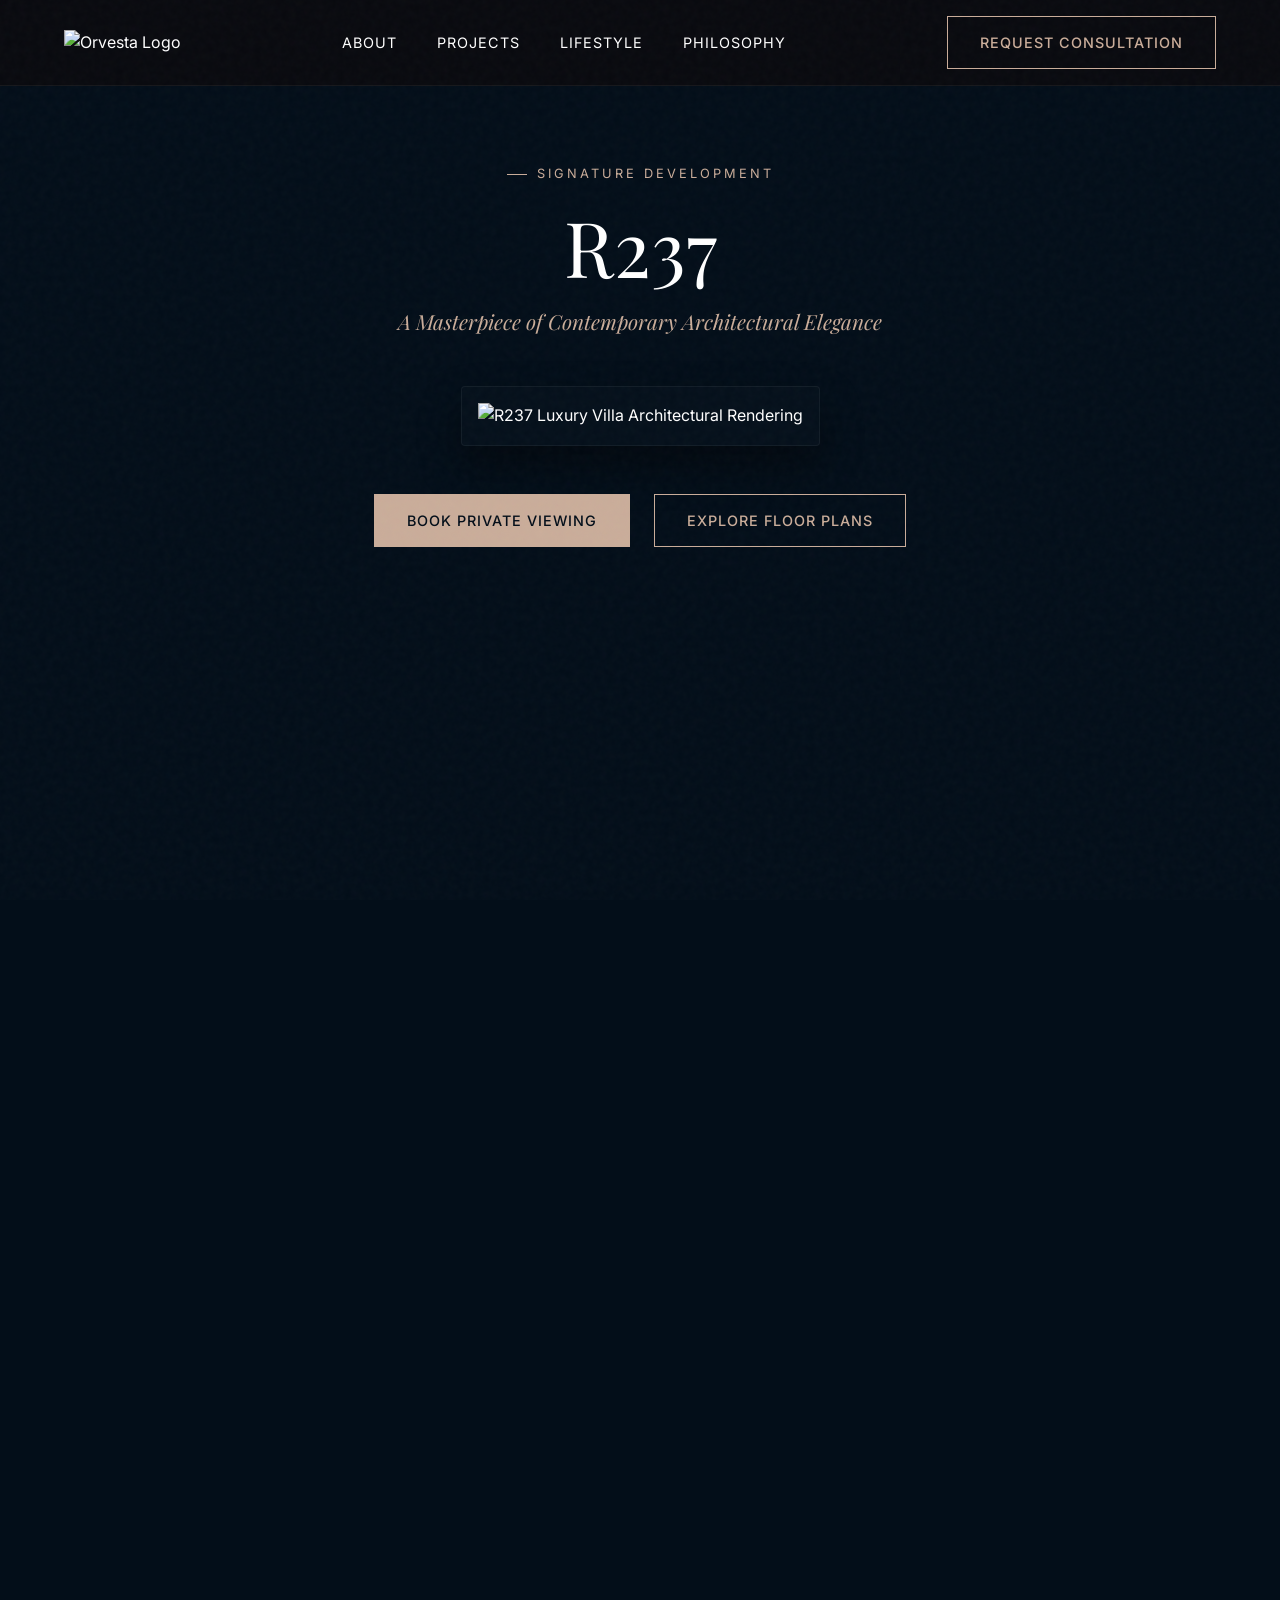
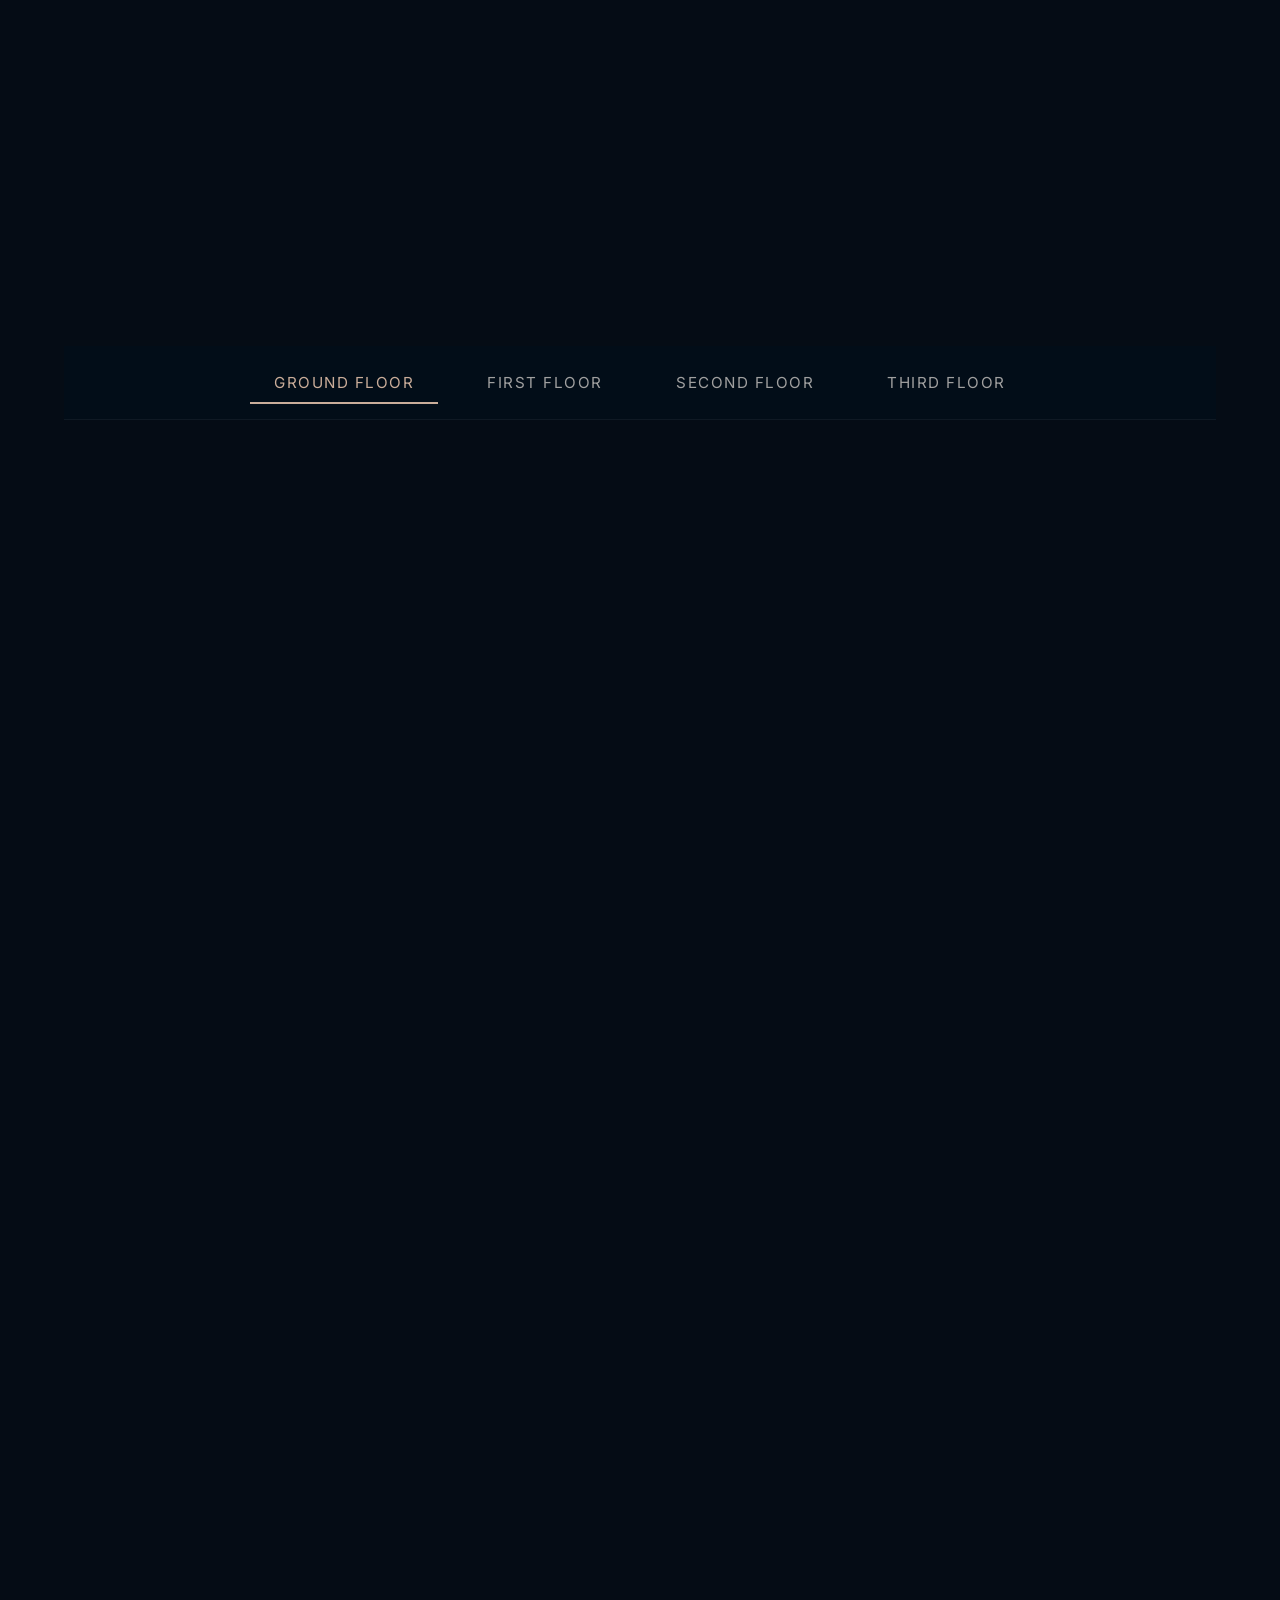
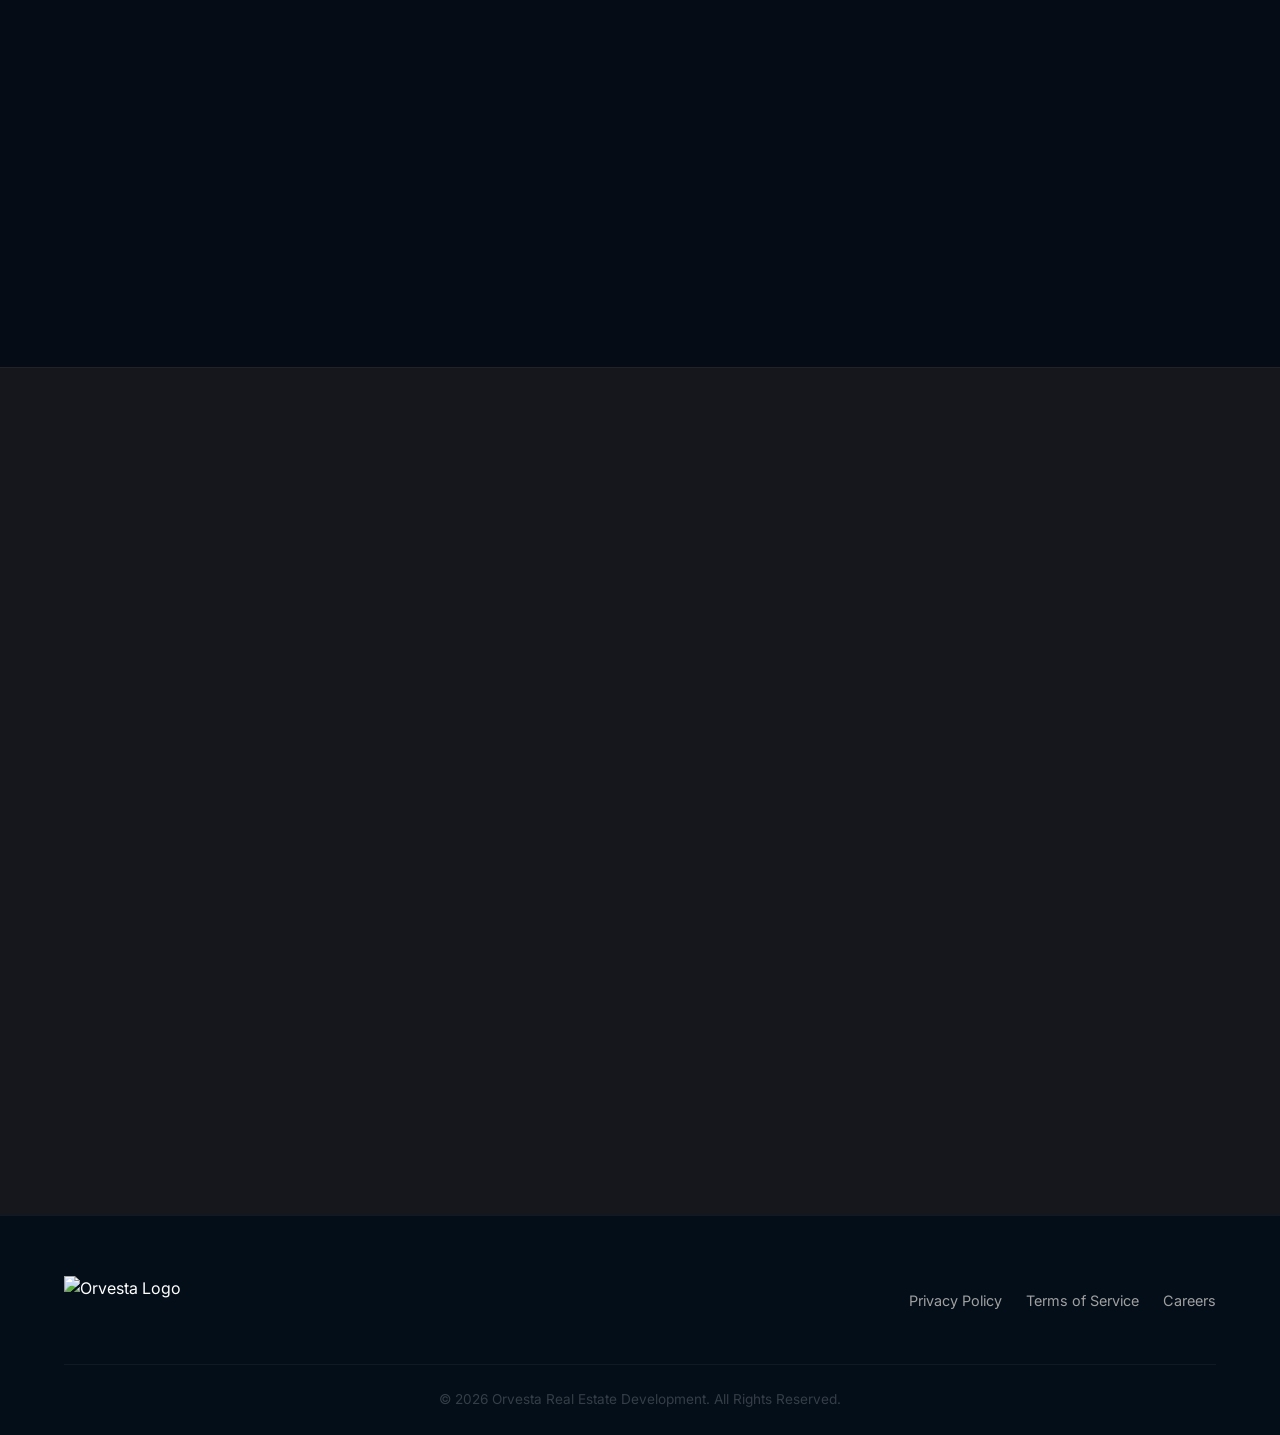
==== Project/R237/index.html @ f8bb93bd "Add files via upload" ====
<!doctype html>
<html lang="en">
  <head>
    <meta charset="UTF-8" />
    <meta name="viewport" content="width=device-width, initial-scale=1.0" />
    <title>Orvesta | R237 Residence - Luxury Architectural Brilliance</title>

    <!-- SEO Meta Tags -->
    <meta
      name="description"
      content="Explore R237, a masterpiece of contemporary architectural elegance by Orvesta. Located in the prestigious 2nd District of West El-Shorouk City, featuring premium finishing and luxury layouts."
    />
    <meta name="keywords" content="Orvesta, R237, Luxury Villa, El-Shorouk City, Real Estate, Premium Finishing, Floor Plans" />
    
    <!-- Open Graph Tags -->
    <meta property="og:title" content="Orvesta | R237 Residence - Luxury Architectural Brilliance" />
    <meta property="og:description" content="Discover contemporary luxury at R237, offering bespoke floor plans, premium materials, and unparalleled privacy." />
    <meta property="og:image" content="./Artboard 2.jpeg" />
    <meta property="og:type" content="website" />

    <!-- Fonts -->
    <link rel="preconnect" href="https://fonts.googleapis.com" />
    <link rel="preconnect" href="https://fonts.gstatic.com" crossorigin />
    <link
      href="https://fonts.googleapis.com/css2?family=Inter:wght@300;400;500;600&family=Playfair+Display:ital,wght@0,400;0,600;0,700;1,400&display=swap"
      rel="stylesheet"
    />

    <!-- Styles -->
    <link rel="stylesheet" href="../../style.css" />
    <link rel="stylesheet" href="./project-details.css" />
  </head>
  <body>
    <!-- Ambient Noise Overlay -->
    <div class="noise-overlay"></div>

    <!-- Custom Cursor -->
    <div class="custom-cursor"></div>

    <!-- Navigation -->
    <nav class="navbar scrolled">
      <div class="nav-container">
        <a href="../../index.html" class="brand-logo">
          <img src="../../Logo/PNG%27s/PNG%27S/Full/BIEG.png" alt="Orvesta Logo" />
        </a>
        <div class="nav-links">
          <a href="../../index.html#about" class="nav-link">About</a>
          <a href="../../index.html#projects" class="nav-link">Projects</a>
          <a href="../../index.html#lifestyle" class="nav-link">Lifestyle</a>
          <a href="../../index.html#philosophy" class="nav-link">Philosophy</a>
        </div>
        <a href="#contact" class="btn btn-outline nav-cta desktop-only">Request Consultation</a>
        <button class="mobile-menu-toggle" aria-label="Toggle Menu">
          <span></span>
          <span></span>
          <span></span>
        </button>
      </div>
    </nav>

    <!-- Hero Section (Architectural Presentation Board Layout) -->
    <header class="details-hero-presentation">
      <div class="container hero-presentation-container">
        
        <!-- Typography Header -->
        <div class="hero-presentation-header reveal-hero">
          <span class="project-badge">Signature Development</span>
          <h1 class="hero-presentation-title">R237</h1>
          <p class="hero-presentation-subtitle">
            A Masterpiece of Contemporary Architectural Elegance
          </p>
        </div>

        <!-- Centered Architectural Image Container -->
        <div class="hero-image-container reveal-hero">
          <img
            src="./Artboard 2.jpeg"
            alt="R237 Luxury Villa Architectural Rendering"
            class="hero-presentation-img"
            fetchpriority="high"
          />
        </div>

        <!-- Action Buttons Below Showcase -->
        <div class="hero-presentation-actions reveal-hero">
          <a href="#contact" class="btn btn-primary">Book Private Viewing</a>
          <a href="#floor-showcase" class="btn btn-outline">Explore Floor Plans</a>
        </div>

      </div>
    </header>

    <!-- Project Overview -->
    <section class="overview-section section-padding">
      <div class="container">
        <div class="overview-grid">
          <div class="overview-text reveal-up">
            <h4 class="section-kicker">Architectural Vision</h4>
            <h2 class="section-title">Pure Form, Uncompromised Luxury</h2>
            <p class="section-body">
              Designed as a sanctuary for those who appreciate clean lines, balanced proportions, and seamless indoor-outdoor integration. R237 redefines modern luxury living in every square meter.
            </p>
            <p class="section-body text-dimmed">
              Every detail has been meticulously considered, from structural engineering alignments to final finish selections. The result is a home that inspires peace, privacy, and visual pleasure.
            </p>
          </div>
          <div class="overview-specs reveal-up" style="transition-delay: 0.2s">
            <h4 class="specs-title">Property Highlights</h4>
            <ul class="specs-list">
              <li>
                <span class="spec-label">Location</span>
                <span class="spec-val">2nd District, West El-Shorouk City</span>
              </li>
              <li>
                <span class="spec-label">Structure</span>
                <span class="spec-val">Ground + 3 Residential Floors</span>
              </li>
              <li>
                <span class="spec-label">Units Available</span>
                <span class="spec-val">Apartments & Bespoke Duplexes</span>
              </li>
              <li>
                <span class="spec-label">Design Language</span>
                <span class="spec-val">Minimalist Architectural Modernism</span>
              </li>
              <li>
                <span class="spec-label">Finishing Status</span>
                <span class="spec-val">Premium Shell & Core / Fully Finished Option</span>
              </li>
              <li>
                <span class="spec-label">Privacy Rating</span>
                <span class="spec-val">High (Secured Gated Compound Style)</span>
              </li>
            </ul>
          </div>
        </div>
      </div>
    </section>

    <!-- Artboard Storytelling Section -->
    <section class="story-section section-padding">
      <div class="container">
        <div class="story-intro text-center reveal-up">
          <h4 class="section-kicker">Storytelling</h4>
          <h2 class="section-title">The Architecture of Living</h2>
        </div>

        <div class="story-chapters">
          <!-- Chapter 1: Location -->
          <div class="story-chapter reveal-up">
            <div class="story-visual-container">
              <div class="story-glass-wrapper">
                <img src="./Artboard 1.png" alt="R237 Prestigious Location Map" class="story-image" loading="lazy" />
              </div>
            </div>
            <div class="story-text">
              <span class="story-number">01</span>
              <h3 class="story-title">Prestigious Location</h3>
              <p class="story-description">
                Situated in the highly coveted 2nd District of West El-Shorouk City. This prime location balances ease of access to major highways with the serene isolation required for a quiet, premium neighborhood.
              </p>
            </div>
          </div>

          <!-- Chapter 2: Architecture -->
          <div class="story-chapter reverse reveal-up">
            <div class="story-visual-container">
              <div class="story-glass-wrapper">
                <img src="./Artboard 2.jpeg" alt="Modern Architectural Exterior Design" class="story-image" loading="lazy" />
              </div>
            </div>
            <div class="story-text">
              <span class="story-number">02</span>
              <h3 class="story-title">Architecture & Exterior</h3>
              <p class="story-description">
                Bold structural volumes, sweeping glass windows, and architectural cantilevered designs. The facade commands attention while framing the local natural sunlight to offer gorgeous interior shadow lines.
              </p>
            </div>
          </div>

          <!-- Chapter 3: Materials -->
          <div class="story-chapter reveal-up">
            <div class="story-visual-container">
              <div class="story-glass-wrapper">
                <img src="./Artboard 3.png" alt="Premium Materials and Finishes" class="story-image" loading="lazy" />
              </div>
            </div>
            <div class="story-text">
              <span class="story-number">03</span>
              <h3 class="story-title">Materials & Finishing</h3>
              <p class="story-description">
                Crafted using a selection of warm natural stone, raw concrete textures, premium glazing, and refined metallic detailing. These elements are designed to weather beautifully over generations.
              </p>
            </div>
          </div>

          <!-- Chapter 4: Engineering -->
          <div class="story-chapter reverse reveal-up">
            <div class="story-visual-container">
              <div class="story-glass-wrapper">
                <img src="./Artboard 4.png" alt="Detailed Engineering Plans and Layouts" class="story-image" loading="lazy" />
              </div>
            </div>
            <div class="story-text">
              <span class="story-number">04</span>
              <h3 class="story-title">Engineering & Planning</h3>
              <p class="story-description">
                Optimal load distribution, columns placed outside key living spaces, and modular layouts that allow for custom interior configurations. Designed with absolute functional efficiency in mind.
              </p>
            </div>
          </div>
        </div>
      </div>
    </section>

    <!-- Sticky Navigation & Floor Showcase Section -->
    <section id="floor-showcase" class="showcase-section section-padding">
      <div class="container">
        <div class="section-header text-center reveal-up">
          <h4 class="section-kicker">Interactive Gallery</h4>
          <h2 class="section-title">Floor Plans & Layouts</h2>
          <p class="section-body" style="margin: 0 auto 40px;">Select a floor to view detailed structural units and duplex orientations.</p>
        </div>

        <!-- Sticky Floor Navigation -->
        <div class="sticky-nav-container">
          <div class="sticky-nav-scroll-wrapper">
            <div class="floor-nav-tabs" id="floor-tabs">
              <button class="floor-tab active" data-floor="ground">
                <span>Ground Floor</span>
              </button>
              <button class="floor-tab" data-floor="first">
                <span>First Floor</span>
              </button>
              <button class="floor-tab" data-floor="second">
                <span>Second Floor</span>
              </button>
              <button class="floor-tab" data-floor="third">
                <span>Third Floor</span>
              </button>
              <div class="tab-indicator"></div>
            </div>
          </div>
        </div>

        <!-- Unit Grid Container -->
        <div class="units-grid-wrapper">
          
          <!-- GROUND FLOOR PANEL -->
          <div class="floor-panel active" id="panel-ground">
            <div class="units-grid">
              
              <!-- 147m Apartment -->
              <div class="unit-card reveal-up">
                <div class="unit-img-container">
                  <div class="smart-image-background" style="background-image: url('./147m_ground.png');"></div>
                  <img src="./147m_ground.png" alt="Apartment 147sqm Ground Floor Plan" class="unit-image" loading="lazy" />
                  <div class="unit-overlay">
                    <span class="zoom-icon">Click to Expand</span>
                  </div>
                </div>
                <div class="unit-details">
                  <div class="unit-header">
                    <h3 class="unit-title">Apartment 147m² + 30m² Garden</h3>
                    <span class="unit-status available">Available</span>
                  </div>
                  <p class="unit-info-text">Ground floor residence with private landscape entrance, spacious master suite, and an open reception area.</p>
                  <button class="btn btn-outline btn-full cta-btn">Request Details</button>
                </div>
              </div>

              <!-- 295m Duplex -->
              <div class="unit-card duplex-card reveal-up">
                <div class="unit-img-container">
                  <div class="smart-image-background" style="background-image: url('./295m_dublex.png');"></div>
                  <img src="./295m_dublex.png" alt="Duplex 295sqm Floor Plan" class="unit-image" loading="lazy" />
                  <div class="unit-overlay">
                    <span class="zoom-icon">Click to Expand</span>
                  </div>
                </div>
                <div class="unit-details">
                  <div class="unit-header">
                    <h3 class="unit-title">Duplex 295m² + 140m² Garden</h3>
                    <span class="unit-status available">Available</span>
                  </div>
                  <p class="unit-info-text">Multi-level duplex layout featuring a double-height reception area, large bedrooms, and integrated stairways.</p>
                  <button class="btn btn-outline btn-full cta-btn">Request Details</button>
                </div>
              </div>

              <!-- 390m Duplex (Combined) -->
              <div class="unit-card duplex-card duplex-combined reveal-up">
                <div class="duplex-composition-header">
                  <h3 class="unit-title">Duplex 390m² + 100m² Garden (Ground & Base Levels)</h3>
                  <span class="unit-status available">Available</span>
                </div>
                
                <div class="duplex-layouts-container">
                  <div class="duplex-layout-level">
                    <div class="level-badge">Ground Level</div>
                    <div class="unit-img-container">
                      <div class="smart-image-background" style="background-image: url('./390m_ground.png');"></div>
                      <img src="./390m_ground.png" alt="Duplex 390sqm Ground Level Plan" class="unit-image" loading="lazy" />
                      <div class="unit-overlay">
                        <span class="zoom-icon">Expand Ground</span>
                      </div>
                    </div>
                  </div>

                  <div class="duplex-separator-line"></div>

                  <div class="duplex-layout-level">
                    <div class="level-badge">Base Level</div>
                    <div class="unit-img-container">
                      <div class="smart-image-background" style="background-image: url('./390m_base.png');"></div>
                      <img src="./390m_base.png" alt="Duplex 390sqm Base Level Plan" class="unit-image" loading="lazy" />
                      <div class="unit-overlay">
                        <span class="zoom-icon">Expand Base</span>
                      </div>
                    </div>
                  </div>
                </div>
                
                <div class="unit-details">
                  <p class="unit-info-text">Our largest signature residence. Spans both the spacious ground floor and lower base levels, perfectly suited for private home theaters, gyms, and premium master quarters.</p>
                  <button class="btn btn-outline btn-full cta-btn">Request Details</button>
                </div>
              </div>

            </div>
          </div>

          <!-- FIRST FLOOR PANEL -->
          <div class="floor-panel" id="panel-first">
            <div class="units-grid">
              
              <!-- 205m Apartment -->
              <div class="unit-card reveal-up">
                <div class="unit-img-container">
                  <div class="smart-image-background" style="background-image: url('./205m.png');"></div>
                  <img src="./205m.png" alt="Apartment 205sqm First Floor Plan" class="unit-image" loading="lazy" />
                  <div class="unit-overlay">
                    <span class="zoom-icon">Click to Expand</span>
                  </div>
                </div>
                <div class="unit-details">
                  <div class="unit-header">
                    <h3 class="unit-title">Apartment 205m²</h3>
                    <span class="unit-status available">Available</span>
                  </div>
                  <p class="unit-info-text">Spacious first-floor design containing a main master suite with dresser, private balcony, and separate laundry area.</p>
                  <button class="btn btn-outline btn-full cta-btn">Request Details</button>
                </div>
              </div>

              <!-- 190m Apartment -->
              <div class="unit-card reveal-up">
                <div class="unit-img-container">
                  <div class="smart-image-background" style="background-image: url('./190m.png');"></div>
                  <img src="./190m.png" alt="Apartment 190sqm First Floor Plan" class="unit-image" loading="lazy" />
                  <div class="unit-overlay">
                    <span class="zoom-icon">Click to Expand</span>
                  </div>
                </div>
                <div class="unit-details">
                  <div class="unit-header">
                    <h3 class="unit-title">Apartment 190m²</h3>
                    <span class="unit-status available">Available</span>
                  </div>
                  <p class="unit-info-text">Elegant front-facing apartment with three bedrooms, cross-ventilated reception, and grand terraces.</p>
                  <button class="btn btn-outline btn-full cta-btn">Request Details</button>
                </div>
              </div>

              <!-- 150m Apartment (SOLD OUT) -->
              <div class="unit-card sold-out-card reveal-up">
                <div class="unit-img-container">
                  <div class="smart-image-background" style="background-image: url('./150m_back.png');"></div>
                  <img src="./150m_back.png" alt="Apartment 150sqm Floor Plan - Sold Out" class="unit-image" loading="lazy" />
                  <div class="sold-out-overlay">
                    <span class="sold-out-badge">SOLD OUT</span>
                  </div>
                </div>
                <div class="unit-details">
                  <div class="unit-header">
                    <h3 class="unit-title text-dimmed">Apartment 150m²</h3>
                  </div>
                  <p class="unit-info-text text-dimmed">Cosy back-facing layout featuring two bedrooms, private dressing rooms, and beautiful garden overlooks.</p>
                  <button class="btn btn-outline btn-full cta-btn" disabled>Unavailable</button>
                </div>
              </div>

            </div>
          </div>

          <!-- SECOND FLOOR PANEL -->
          <div class="floor-panel" id="panel-second">
            <div class="units-grid">
              
              <!-- 205m Apartment -->
              <div class="unit-card reveal-up">
                <div class="unit-img-container">
                  <div class="smart-image-background" style="background-image: url('./205m.png');"></div>
                  <img src="./205m.png" alt="Apartment 205sqm Second Floor Plan" class="unit-image" loading="lazy" />
                  <div class="unit-overlay">
                    <span class="zoom-icon">Click to Expand</span>
                  </div>
                </div>
                <div class="unit-details">
                  <div class="unit-header">
                    <h3 class="unit-title">Apartment 205m²</h3>
                    <span class="unit-status available">Available</span>
                  </div>
                  <p class="unit-info-text">Spacious second-floor design containing a main master suite with dresser, private balcony, and separate laundry area.</p>
                  <button class="btn btn-outline btn-full cta-btn">Request Details</button>
                </div>
              </div>

              <!-- 190m Apartment -->
              <div class="unit-card reveal-up">
                <div class="unit-img-container">
                  <div class="smart-image-background" style="background-image: url('./190m.png');"></div>
                  <img src="./190m.png" alt="Apartment 190sqm Second Floor Plan" class="unit-image" loading="lazy" />
                  <div class="unit-overlay">
                    <span class="zoom-icon">Click to Expand</span>
                  </div>
                </div>
                <div class="unit-details">
                  <div class="unit-header">
                    <h3 class="unit-title">Apartment 190m²</h3>
                    <span class="unit-status available">Available</span>
                  </div>
                  <p class="unit-info-text">Elegant front-facing apartment with three bedrooms, cross-ventilated reception, and grand terraces.</p>
                  <button class="btn btn-outline btn-full cta-btn">Request Details</button>
                </div>
              </div>

              <!-- 150m Apartment -->
              <div class="unit-card reveal-up">
                <div class="unit-img-container">
                  <div class="smart-image-background" style="background-image: url('./150m_back.png');"></div>
                  <img src="./150m_back.png" alt="Apartment 150sqm Second Floor Plan" class="unit-image" loading="lazy" />
                  <div class="unit-overlay">
                    <span class="zoom-icon">Click to Expand</span>
                  </div>
                </div>
                <div class="unit-details">
                  <div class="unit-header">
                    <h3 class="unit-title">Apartment 150m²</h3>
                    <span class="unit-status available">Available</span>
                  </div>
                  <p class="unit-info-text">Cosy back-facing layout featuring two bedrooms, private dressing rooms, and beautiful garden overlooks.</p>
                  <button class="btn btn-outline btn-full cta-btn">Request Details</button>
                </div>
              </div>

            </div>
          </div>

          <!-- THIRD FLOOR PANEL -->
          <div class="floor-panel" id="panel-third">
            <div class="units-grid">
              
              <!-- 205m Apartment -->
              <div class="unit-card reveal-up">
                <div class="unit-img-container">
                  <div class="smart-image-background" style="background-image: url('./205m.png');"></div>
                  <img src="./205m.png" alt="Apartment 205sqm Third Floor Plan" class="unit-image" loading="lazy" />
                  <div class="unit-overlay">
                    <span class="zoom-icon">Click to Expand</span>
                  </div>
                </div>
                <div class="unit-details">
                  <div class="unit-header">
                    <h3 class="unit-title">Apartment 205m²</h3>
                    <span class="unit-status available">Available</span>
                  </div>
                  <p class="unit-info-text">Spacious third-floor design containing a main master suite with dresser, private balcony, and separate laundry area.</p>
                  <button class="btn btn-outline btn-full cta-btn">Request Details</button>
                </div>
              </div>

              <!-- 190m Apartment -->
              <div class="unit-card reveal-up">
                <div class="unit-img-container">
                  <div class="smart-image-background" style="background-image: url('./190m.png');"></div>
                  <img src="./190m.png" alt="Apartment 190sqm Third Floor Plan" class="unit-image" loading="lazy" />
                  <div class="unit-overlay">
                    <span class="zoom-icon">Click to Expand</span>
                  </div>
                </div>
                <div class="unit-details">
                  <div class="unit-header">
                    <h3 class="unit-title">Apartment 190m²</h3>
                    <span class="unit-status available">Available</span>
                  </div>
                  <p class="unit-info-text">Elegant front-facing apartment with three bedrooms, cross-ventilated reception, and grand terraces.</p>
                  <button class="btn btn-outline btn-full cta-btn">Request Details</button>
                </div>
              </div>

              <!-- 150m Apartment -->
              <div class="unit-card reveal-up">
                <div class="unit-img-container">
                  <div class="smart-image-background" style="background-image: url('./150m_back.png');"></div>
                  <img src="./150m_back.png" alt="Apartment 150sqm Third Floor Plan" class="unit-image" loading="lazy" />
                  <div class="unit-overlay">
                    <span class="zoom-icon">Click to Expand</span>
                  </div>
                </div>
                <div class="unit-details">
                  <div class="unit-header">
                    <h3 class="unit-title">Apartment 150m²</h3>
                    <span class="unit-status available">Available</span>
                  </div>
                  <p class="unit-info-text">Cosy back-facing layout featuring two bedrooms, private dressing rooms, and beautiful garden overlooks.</p>
                  <button class="btn btn-outline btn-full cta-btn">Request Details</button>
                </div>
              </div>

            </div>
          </div>

        </div>
      </div>
    </section>

    <!-- Fullscreen Lightbox Experience -->
    <div class="lightbox" id="lightbox">
      <div class="lightbox-close" id="lightbox-close">&times;</div>
      <div class="lightbox-content-wrapper" id="lightbox-wrapper">
        <img src="" alt="Fullscreen Floor Plan" class="lightbox-image" id="lightbox-img" />
      </div>
      <div class="lightbox-caption" id="lightbox-caption">Floor Plan details</div>
      
      <!-- Zoom controls for desktop accessibility -->
      <div class="lightbox-controls">
        <button class="zoom-control-btn" id="zoom-in">+</button>
        <button class="zoom-control-btn" id="zoom-out">-</button>
        <button class="zoom-control-btn" id="zoom-reset">Reset</button>
      </div>
    </div>

    <!-- Inquiry Form Modal -->
    <div class="lightbox" id="inquiry-modal">
      <div class="lightbox-close" id="inquiry-close">&times;</div>
      <div class="inquiry-modal-content">
        <h2 class="section-title text-center" style="font-size: 2rem; margin-bottom: 20px;">Request Unit Details</h2>
        <form id="inquiry-form" class="luxury-form">
          <div class="form-group">
            <label for="modal-name">Full Name</label>
            <input
              type="text"
              id="modal-name"
              name="name"
              required
              placeholder="Orvesta Client"
            />
          </div>
          <div class="form-group">
            <label for="modal-email">Email Address</label>
            <input
              type="email"
              id="modal-email"
              name="email"
              required
              placeholder="orvesta@orvesta.com"
            />
          </div>
          <div class="form-group">
            <label for="modal-phone">Phone Number</label>
            <input
              type="tel"
              id="modal-phone"
              name="phone"
              placeholder="+20 (000) ORVESTA"
            />
          </div>
          <div class="form-group">
            <label for="modal-message">Your Message</label>
            <textarea
              id="modal-message"
              name="message"
              rows="4"
              required
              placeholder="I am interested in exploring this unit..."
            ></textarea>
          </div>
          <button
            type="submit"
            class="btn btn-primary btn-full"
            id="inquiry-submit-btn"
          >
            <span class="btn-text">Submit Request</span>
            <span class="btn-loader" style="display: none">Sending...</span>
          </button>
          <div id="inquiry-form-status" class="form-status"></div>
        </form>
      </div>
    </div>

    <!-- Contact & Consultation Section (Identical Structure to Main page) -->
    <section id="contact" class="contact-section section-padding">
      <div class="container contact-container">
        <div class="contact-info reveal-up">
          <h2 class="section-title">Request a Private Consultation</h2>
          <p class="section-body">
            Connect with our dedicated advisors to explore available properties and investment opportunities.
          </p>
          <div class="contact-details">
            <p><strong>Email:</strong> Orvesta@orvesta.com</p>
            <p><strong>Phone:</strong> +20 (000) ORVESTA</p>
            <p><strong>Headquarters:</strong>El-Sherouck City , 2nd District</p>
          </div>
        </div>

        <div
          class="contact-form-wrapper reveal-up"
          style="transition-delay: 0.2s"
        >
          <form id="consultation-form" class="luxury-form">
            <div class="form-group">
              <label for="name">Full Name</label>
              <input
                type="text"
                id="name"
                name="name"
                required
                placeholder="Orvesta Client"
              />
            </div>
            <div class="form-group">
              <label for="email">Email Address</label>
              <input
                type="email"
                id="email"
                name="email"
                required
                placeholder="orvesta@orvesta.com"
              />
            </div>
            <div class="form-group">
              <label for="phone">Phone Number</label>
              <input
                type="tel"
                id="phone"
                name="phone"
                placeholder="+20 (000) ORVESTA"
              />
            </div>
            <div class="form-group">
              <label for="message">Your Message</label>
              <textarea
                id="message"
                name="message"
                rows="4"
                required
                placeholder="I am interested in exploring R237 units..."
              ></textarea>
            </div>
            <button
              type="submit"
              class="btn btn-primary btn-full"
              id="submit-btn"
            >
              <span class="btn-text">Submit Request</span>
              <span class="btn-loader" style="display: none">Sending...</span>
            </button>
            <div id="form-status" class="form-status"></div>
          </form>
        </div>
      </div>
    </section>

    <!-- Footer -->
    <footer class="footer">
      <div class="container">
        <div class="footer-top">
          <img
            src="../../Logo/PNG%27s/PNG%27S/Full/WHITE.png"
            alt="Orvesta Logo"
            class="footer-logo"
          />
          <div class="footer-links">
            <a href="#">Privacy Policy</a>
            <a href="#">Terms of Service</a>
            <a href="#">Careers</a>
          </div>
        </div>
        <div class="footer-bottom">
          <p>
            &copy; 2026 Orvesta Real Estate Development. All Rights Reserved.
          </p>
        </div>
      </div>
    </footer>

    <!-- Scripts -->
    <script type="module" src="../../js/main.js"></script>
    <script type="module" src="./project-details.js"></script>
  </body>
</html>
---- style.css ----
/* CSS Variables - Design System */
:root {
  --color-bg: #030e19;
  --color-gold: #caad9a;
  --color-white: #FFFFFF;
  --color-gray: #A0A0A0;
  --color-dark-gray: #16161D;

  --font-heading: 'Playfair Display', serif;
  --font-body: 'Inter', sans-serif;

  --transition-smooth: all 0.6s cubic-bezier(0.16, 1, 0.3, 1);
  --transition-fast: all 0.3s ease;
}

/* Base Styles */
* {
  margin: 0;
  padding: 0;
  box-sizing: border-box;
}

html {
  scroll-behavior: smooth;
}

body {
  background-color: var(--color-bg);
  color: var(--color-white);
  font-family: var(--font-body);
  line-height: 1.6;
  overflow-x: hidden;
  /* cursor: none; */
  /* For custom cursor */
}

.custom-cursor {
  display: none !important;
}

/* Noise Overlay */
.noise-overlay {
  position: fixed;
  top: 0;
  left: 0;
  width: 100vw;
  height: 100vh;
  pointer-events: none;
  z-index: 9998;
  opacity: 0.03;
  background-image: url("data:image/svg+xml,%3Csvg viewBox='0 0 200 200' xmlns='http://www.w3.org/2000/svg'%3E%3Cfilter id='noiseFilter'%3E%3CfeTurbulence type='fractalNoise' baseFrequency='0.65' numOctaves='3' stitchTiles='stitch'/%3E%3C/filter%3E%3Crect width='100%25' height='100%25' filter='url(%23noiseFilter)'/%3E%3C/svg%3E");
}

/* Typography */
h1,
h2,
h3,
h4 {
  font-family: var(--font-heading);
  font-weight: 400;
  line-height: 1.2;
}

a {
  text-decoration: none;
  color: inherit;
}

.container {
  max-width: 1400px;
  margin: 0 auto;
  padding: 0 5%;
}

.section-padding {
  padding: 120px 0;
}

.text-center {
  text-align: center;
}

/* Buttons */
.btn {
  display: inline-block;
  padding: 14px 32px;
  font-family: var(--font-body);
  font-size: 0.9rem;
  font-weight: 500;
  letter-spacing: 1px;
  text-transform: uppercase;
  transition: var(--transition-fast);
  /* cursor: none; */
  /* handeled by custom cursor */
  border: 1px solid transparent;
}

.btn-primary {
  background-color: var(--color-gold);
  color: var(--color-bg);
}

.btn-primary:hover {
  background-color: #d8b46d;
  box-shadow: 0 0 20px rgba(200, 164, 93, 0.3);
}

.btn-outline {
  border-color: var(--color-gold);
  color: var(--color-gold);
  background-color: transparent;
}

.btn-outline:hover {
  background-color: var(--color-gold);
  color: var(--color-bg);
}

/* Navigation */
.navbar {
  position: fixed;
  top: 0;
  left: 0;
  width: 100%;
  padding: 24px 0;
  z-index: 1000;
  transition: var(--transition-fast);
}

.mobile-menu-toggle {
  display: none;
}

.navbar.scrolled {
  background-color: rgba(11, 11, 15, 0.9);
  backdrop-filter: blur(10px);
  padding: 16px 0;
  border-bottom: 1px solid rgba(255, 255, 255, 0.05);
}

.nav-container {
  display: flex;
  justify-content: space-between;
  align-items: center;
  max-width: 1600px;
  margin: 0 auto;
  padding: 0 5%;
}

.brand-logo img {
  height: 56px;
  width: auto;
}

.nav-links {
  display: flex;
  gap: 40px;
}

.nav-link {
  font-family: var(--font-body);
  font-size: 0.9rem;
  letter-spacing: 1px;
  text-transform: uppercase;
  position: relative;
  transition: color 0.3s;
}

.nav-link::after {
  content: '';
  position: absolute;
  bottom: -4px;
  left: 0;
  width: 0;
  height: 1px;
  background-color: var(--color-gold);
  transition: width 0.3s;
}

.nav-link:hover {
  color: var(--color-gold);
}

.nav-link:hover::after {
  width: 100%;
}

/* Hero Section */
.hero-section {
  position: relative;
  height: 100vh;
  min-height: 700px;
  display: flex;
  align-items: center;
  overflow: hidden;
}

.hero-background {
  position: absolute;
  top: 0;
  left: 0;
  width: 100%;
  height: 100%;
  z-index: 1;
}

.hero-img {
  width: 100%;
  height: 100%;
  object-fit: cover;
  transform: scale(1.1);
  animation: zoomBg 20s infinite alternate linear;
}

@keyframes zoomBg {
  0% {
    transform: scale(1);
  }

  100% {
    transform: scale(1.1);
  }
}

.hero-overlay {
  position: absolute;
  top: 0;
  left: 0;
  width: 100%;
  height: 100%;
  background: linear-gradient(180deg, rgba(11, 11, 15, 0.2) 0%, rgba(11, 11, 15, 0.9) 100%);
}

.hero-content {
  position: relative;
  z-index: 2;
  width: 100%;
  padding: 0 5%;
  max-width: 1600px;
  margin: 0 auto;
}

.hero-wordmark {
  height: 40px;
  margin-bottom: 24px;
  opacity: 0.8;
}

.hero-title {
  font-size: clamp(3rem, 6vw, 6rem);
  margin-bottom: 24px;
}

.hero-title span {
  color: var(--color-gold);
  font-style: italic;
}

.hero-subtitle {
  font-size: 1.2rem;
  color: var(--color-gray);
  max-width: 600px;
  margin-bottom: 48px;
}

.hero-actions {
  display: flex;
  gap: 24px;
}

.scroll-indicator {
  position: absolute;
  bottom: 40px;
  left: 5%;
  z-index: 2;
  display: flex;
  align-items: center;
  gap: 16px;
  font-size: 0.8rem;
  letter-spacing: 2px;
  text-transform: uppercase;
}

.scroll-line {
  width: 1px;
  height: 60px;
  background-color: rgba(255, 255, 255, 0.2);
  position: relative;
  overflow: hidden;
}

.scroll-line::after {
  content: '';
  position: absolute;
  top: 0;
  left: 0;
  width: 100%;
  height: 30%;
  background-color: var(--color-gold);
  animation: scrollAnim 2s infinite ease-in-out;
}

@keyframes scrollAnim {
  0% {
    transform: translateY(-100%);
  }

  100% {
    transform: translateY(300%);
  }
}

/* Animations & Reveals */
.reveal-up {
  opacity: 0;
  transform: translateY(40px);
  transition: opacity 1s cubic-bezier(0.16, 1, 0.3, 1), transform 1s cubic-bezier(0.16, 1, 0.3, 1);
}

.reveal-up.active {
  opacity: 1;
  transform: translateY(0);
}

.reveal-hero {
  animation: fadeUpIn 1.5s cubic-bezier(0.16, 1, 0.3, 1) forwards;
}

@keyframes fadeUpIn {
  from {
    opacity: 0;
    transform: translateY(40px);
  }

  to {
    opacity: 1;
    transform: translateY(0);
  }
}

/* Typography Details */
.section-kicker {
  font-family: var(--font-body);
  color: var(--color-gold);
  text-transform: uppercase;
  letter-spacing: 2px;
  font-size: 0.9rem;
  margin-bottom: 16px;
}

.section-title {
  font-size: clamp(2.5rem, 4vw, 3.5rem);
  margin-bottom: 32px;
}

.section-body {
  color: var(--color-gray);
  font-size: 1.1rem;
  margin-bottom: 24px;
  max-width: 600px;
}

/* About Section */
.about-grid {
  display: grid;
  grid-template-columns: 1fr 1fr;
  gap: 80px;
  align-items: center;
}

.about-image-wrapper {
  position: relative;
  height: 700px;
}

.about-img {
  position: absolute;
  object-fit: cover;
}

.main-img {
  width: 80%;
  height: 90%;
  bottom: 0;
  left: 0;
  z-index: 2;
  filter: grayscale(20%);
}

.accent-img {
  width: 50%;
  height: 60%;
  top: 0;
  right: 0;
  z-index: 1;
  opacity: 0.4;
  mix-blend-mode: screen;
}

.link-arrow {
  display: inline-flex;
  align-items: center;
  gap: 8px;
  color: var(--color-gold);
  font-family: var(--font-heading);
  font-size: 1.2rem;
  font-style: italic;
  margin-top: 24px;
  transition: gap 0.3s;
}

.link-arrow:hover {
  gap: 16px;
}

/* Projects Section */
.section-header {
  margin-bottom: 60px;
  display: flex;
  flex-direction: column;
  align-items: flex-start;
}

.project-filters {
  display: flex;
  gap: 16px;
  margin-top: 24px;
}

.filter-btn {
  background: transparent;
  border: 1px solid rgba(255, 255, 255, 0.1);
  color: var(--color-gray);
  padding: 8px 24px;
  font-family: var(--font-body);
  font-size: 0.9rem;
  border-radius: 30px;
  /* cursor: none; */
  transition: var(--transition-fast);
}

.filter-btn:hover,
.filter-btn.active {
  border-color: var(--color-gold);
  color: var(--color-white);
  background: rgba(200, 164, 93, 0.1);
}

.projects-grid {
  display: grid;
  grid-template-columns: repeat(auto-fill, minmax(350px, 1fr));
  gap: 40px;
}

.project-card {
  group: project;
  /* cursor: none; */
  transition: var(--transition-smooth);
}

.project-img-wrapper {
  position: relative;
  overflow: hidden;
  aspect-ratio: 4/5;
  margin-bottom: 24px;
}

.project-img-wrapper img {
  width: 100%;
  height: 100%;
  object-fit: cover;
  transition: transform 0.8s cubic-bezier(0.16, 1, 0.3, 1);
}

.project-overlay {
  position: absolute;
  top: 0;
  left: 0;
  width: 100%;
  height: 100%;
  background: rgba(11, 11, 15, 0.4);
  display: flex;
  align-items: center;
  justify-content: center;
  opacity: 0;
  transition: var(--transition-smooth);
}

.view-details {
  color: var(--color-white);
  font-family: var(--font-heading);
  font-style: italic;
  font-size: 1.5rem;
  transform: translateY(20px);
  transition: var(--transition-smooth);
}

.project-card:hover .project-img-wrapper img {
  transform: scale(1.05);
}

.project-card:hover .project-overlay {
  opacity: 1;
}

.project-card:hover .view-details {
  transform: translateY(0);
}

.project-name {
  font-size: 1.5rem;
  margin-bottom: 8px;
}

.project-location {
  color: var(--color-gray);
  font-size: 0.9rem;
  letter-spacing: 1px;
  text-transform: uppercase;
}

/* Lifestyle Section */
.lifestyle-section {
  position: relative;
  height: 80vh;
  display: flex;
  align-items: center;
  justify-content: center;
  overflow: hidden;
}

.lifestyle-parallax-bg {
  position: absolute;
  top: -20%;
  left: 0;
  width: 100%;
  height: 140%;
  background-size: cover;
  background-position: center;
  background-attachment: fixed;
  z-index: 1;
}

.lifestyle-overlay {
  position: absolute;
  top: 0;
  left: 0;
  width: 100%;
  height: 100%;
  background: rgba(11, 11, 15, 0.6);
}

.lifestyle-content {
  position: relative;
  z-index: 2;
}

.lifestyle-quote {
  font-size: clamp(2rem, 5vw, 4rem);
  font-style: italic;
  max-width: 900px;
  margin: 0 auto;
  line-height: 1.3;
}

/* Philosophy Section */
.philosophy-grid {
  display: grid;
  grid-template-columns: 1fr 1fr;
  gap: 80px;
  align-items: center;
}

.animated-line {
  height: 1px;
  background-color: var(--color-gold);
  width: 0;
  margin-top: 40px;
  transition: width 1s cubic-bezier(0.16, 1, 0.3, 1);
}

.philosophy-text.active .animated-line {
  width: 100%;
}

.philosophy-visual {
  position: relative;
  height: 600px;
}

.abstract-texture {
  position: absolute;
  top: 0;
  left: 0;
  width: 100%;
  height: 100%;
  object-fit: contain;
  opacity: 0.1;
  mix-blend-mode: color-dodge;
}

.detail-img {
  position: absolute;
  top: 10%;
  right: 10%;
  width: 70%;
  height: 80%;
  object-fit: cover;
  border: 1px solid rgba(200, 164, 93, 0.3);
}

/* Contact Section */
.contact-section {
  background-color: var(--color-dark-gray);
  border-top: 1px solid rgba(255, 255, 255, 0.05);
}

.contact-container {
  display: grid;
  grid-template-columns: 1fr 1fr;
  gap: 80px;
}

.contact-details {
  margin-top: 40px;
  display: flex;
  flex-direction: column;
  gap: 16px;
}

.contact-details p {
  color: var(--color-gray);
}

.contact-details strong {
  color: var(--color-white);
  font-weight: normal;
  display: inline-block;
  width: 120px;
}

.luxury-form {
  background: var(--color-bg);
  padding: 40px;
  border: 1px solid rgba(255, 255, 255, 0.05);
}

.form-group {
  margin-bottom: 24px;
}

.form-group label {
  display: block;
  font-size: 0.85rem;
  text-transform: uppercase;
  letter-spacing: 1px;
  margin-bottom: 8px;
  color: var(--color-gray);
}

.form-group input,
.form-group textarea {
  width: 100%;
  background: transparent;
  border: none;
  border-bottom: 1px solid rgba(255, 255, 255, 0.2);
  padding: 12px 0;
  color: var(--color-white);
  font-family: var(--font-body);
  font-size: 1rem;
  transition: var(--transition-fast);
}

.form-group input:focus,
.form-group textarea:focus {
  outline: none;
  border-bottom-color: var(--color-gold);
}

.form-group input::placeholder,
.form-group textarea::placeholder {
  color: rgba(255, 255, 255, 0.1);
}

.btn-full {
  width: 100%;
  text-align: center;
  position: relative;
  overflow: hidden;
}

.form-status {
  margin-top: 16px;
  font-size: 0.9rem;
  text-align: center;
}

.form-status.success {
  color: var(--color-gold);
}

/* Footer */
.footer {
  padding: 60px 0 24px;
  border-top: 1px solid rgba(255, 255, 255, 0.05);
}

.footer-top {
  display: flex;
  justify-content: space-between;
  align-items: center;
  margin-bottom: 40px;
}

.footer-logo {
  height: 48px;
}

.footer-links {
  display: flex;
  gap: 24px;
}

.footer-links a {
  color: var(--color-gray);
  font-size: 0.9rem;
  transition: color 0.3s;
}

.footer-links a:hover {
  color: var(--color-white);
}

.footer-bottom {
  text-align: center;
  color: rgba(255, 255, 255, 0.2);
  font-size: 0.85rem;
  padding-top: 24px;
  border-top: 1px solid rgba(255, 255, 255, 0.05);
}

/* Responsive */

/* Laptop / Large Tablets (1024px to 1200px) */
@media (max-width: 1200px) {
  .hero-title {
    font-size: clamp(3rem, 7vw, 5rem);
  }

  .about-grid,
  .philosophy-grid {
    gap: 40px;
  }

  .project-filters {
    flex-wrap: wrap;
  }
}

/* Tablets (768px to 1024px) */
@media (max-width: 1024px) {

  .about-grid,
  .philosophy-grid,
  .contact-container {
    grid-template-columns: 1fr;
    gap: 60px;
  }

  .about-image-wrapper,
  .philosophy-visual {
    height: 500px;
  }

  .about-text,
  .philosophy-text {
    order: 1;
  }

  .about-image-wrapper {
    order: -1;
  }

  /* Mobile menu logic */
  .desktop-only {
    display: none !important;
  }

  .mobile-menu-toggle {
    display: flex;
    flex-direction: column;
    justify-content: space-between;
    width: 30px;
    height: 20px;
    background: transparent;
    border: none;
    /* cursor: none; */
    z-index: 1001;
  }

  .mobile-menu-toggle span {
    width: 100%;
    height: 2px;
    background-color: var(--color-white);
    transition: var(--transition-fast);
  }

  .mobile-menu-toggle.active span:nth-child(1) {
    transform: translateY(9px) rotate(45deg);
  }

  .mobile-menu-toggle.active span:nth-child(2) {
    opacity: 0;
  }

  .mobile-menu-toggle.active span:nth-child(3) {
    transform: translateY(-9px) rotate(-45deg);
  }

  .nav-links {
    position: fixed;
    top: 0;
    right: -100%;
    width: 100%;
    height: 100vh;
    background-color: var(--color-bg);
    flex-direction: column;
    justify-content: center;
    align-items: center;
    transition: right 0.5s cubic-bezier(0.16, 1, 0.3, 1);
    z-index: 1000;
  }

  .nav-links.active {
    right: 0;
  }

  .nav-link {
    font-size: 1.5rem;
    margin: 15px 0;
  }
}

/* Mobile Devices (up to 768px) */
@media (max-width: 768px) {
  .section-padding {
    padding: 80px 0;
  }

  .hero-title {
    font-size: clamp(2.5rem, 10vw, 3.5rem);
  }

  .hero-subtitle {
    font-size: 1rem;
  }

  .hero-actions {
    flex-direction: column;
    width: 100%;
  }

  .hero-actions .btn {
    width: 100%;
    text-align: center;
  }

  .projects-grid {
    grid-template-columns: 1fr;
  }

  .about-image-wrapper,
  .philosophy-visual {
    height: 600px;
  }

  .lifestyle-section {
    height: 80vh;
    padding: 0;
  }

  .lifestyle-parallax-bg {
    background-attachment: scroll;
    height: 100% !important;
    width: 100% !important;
    top: 0;
    left: 0;
    transform: none !important;
  }

  .lifestyle-quote {
    font-size: 2rem;
    padding: 0 20px;
  }

  .desktop-br {
    display: none;
  }

  .luxury-form {
    padding: 24px;
  }

  .footer-top {
    flex-direction: column;
    gap: 32px;
    align-items: center;
    text-align: center;
  }

  .footer-links {
    flex-wrap: wrap;
    justify-content: center;
  }
}

/* Small Mobile (up to 480px) */
@media (max-width: 480px) {
  .hero-title {
    font-size: 2.5rem;
  }

  .section-title {
    font-size: 2rem;
  }

  .project-img-wrapper {
    aspect-ratio: 1/1;
  }
}

/* Utility for disabling scroll when menu is open */
.no-scroll {
  overflow: hidden;
}
---- Project/R237/project-details.css ----
/* Project Details Page Custom Styles */

/* Details Hero Presentation Layout */
.details-hero-presentation {
  padding-top: 160px; /* space to clear fixed navbar */
  padding-bottom: 80px;
  background-color: var(--color-bg);
  width: 100%;
}

.hero-presentation-container {
  max-width: 1200px;
  margin: 0 auto;
  padding: 0 5%;
  display: flex;
  flex-direction: column;
  align-items: center;
}

.hero-presentation-header {
  text-align: center;
  margin-bottom: 48px;
  width: 100%;
}

.hero-presentation-title {
  font-size: clamp(3.5rem, 6vw, 6rem);
  font-family: var(--font-heading);
  color: var(--color-white);
  line-height: 1.1;
  margin-bottom: 16px;
  font-weight: 400;
}

.hero-presentation-subtitle {
  font-size: clamp(1.1rem, 2vw, 1.3rem);
  color: var(--color-gold);
  font-family: var(--font-heading);
  font-style: italic;
  font-weight: 300;
}

/* Featured Render Board Container */
.hero-image-container {
  display: flex;
  justify-content: center;
  align-items: center;
  width: fit-content;
  max-width: min(1100px, 100%);
  margin: 0 auto 48px auto;
  background: rgba(255, 255, 255, 0.01);
  border: 1px solid rgba(255, 255, 255, 0.05);
  box-shadow: 0 20px 40px rgba(0, 0, 0, 0.4);
  padding: 16px; /* premium padding to frame the rendering like architectural artwork */
  border-radius: 4px;
  box-sizing: border-box;
}

/* Responsive Image Rules - naturally sized, uncropped, unzoomed */
.hero-presentation-img {
  width: auto;
  max-width: 100%;
  height: auto;
  object-fit: contain;
  display: block;
}

/* Actions Section */
.hero-presentation-actions {
  display: flex;
  gap: 24px;
  justify-content: center;
  width: 100%;
}

.project-badge {
  display: inline-block;
  font-family: var(--font-body);
  font-size: 0.8rem;
  letter-spacing: 3px;
  text-transform: uppercase;
  color: var(--color-gold);
  margin-bottom: 20px;
  position: relative;
  padding-left: 30px;
}

.project-badge::before {
  content: '';
  position: absolute;
  left: 0;
  top: 50%;
  width: 20px;
  height: 1px;
  background-color: var(--color-gold);
}



/* Property Specs */
.overview-grid {
  display: grid;
  grid-template-columns: 1.2fr 0.8fr;
  gap: 80px;
  align-items: flex-start;
}

.text-dimmed {
  color: #7b8b9a;
  font-size: 1.05rem;
}

.overview-specs {
  background: rgba(255, 255, 255, 0.02);
  border: 1px solid rgba(200, 164, 93, 0.15);
  padding: 40px;
  position: relative;
  backdrop-filter: blur(10px);
}

.specs-title {
  font-size: 1.5rem;
  margin-bottom: 24px;
  color: var(--color-gold);
  letter-spacing: 1px;
}

.specs-list {
  list-style: none;
}

.specs-list li {
  display: flex;
  justify-content: space-between;
  padding: 16px 0;
  border-bottom: 1px solid rgba(255, 255, 255, 0.05);
  font-size: 0.95rem;
}

.specs-list li:last-child {
  border-bottom: none;
}

.spec-label {
  color: var(--color-gray);
  font-weight: 300;
}

.spec-val {
  color: var(--color-white);
  text-align: right;
  font-weight: 400;
}

/* Storytelling Chapters */
.story-intro {
  margin-bottom: 80px;
}

.story-chapters {
  display: flex;
  flex-direction: column;
  gap: 120px;
}

.story-chapter {
  display: flex;
  align-items: center;
  gap: 80px;
}

.story-chapter.reverse {
  flex-direction: row-reverse;
}

.story-visual-container {
  flex: 1.1;
  position: relative;
  overflow: hidden;
}

.story-glass-wrapper {
  position: relative;
  padding: 15px;
  background: rgba(255, 255, 255, 0.01);
  border: 1px solid rgba(255, 255, 255, 0.05);
  backdrop-filter: blur(8px);
  border-radius: 4px;
  transition: transform 0.6s cubic-bezier(0.16, 1, 0.3, 1), border-color 0.6s;
}

.story-glass-wrapper::after {
  content: '';
  position: absolute;
  top: 0;
  left: 0;
  width: 100%;
  height: 100%;
  background: linear-gradient(135deg, rgba(200, 164, 93, 0.05) 0%, transparent 100%);
  pointer-events: none;
}

.story-image {
  width: 100%;
  height: auto;
  display: block;
  transition: transform 1.2s cubic-bezier(0.16, 1, 0.3, 1);
  filter: brightness(0.92) contrast(1.02);
}

.story-glass-wrapper:hover {
  transform: translateY(-5px);
  border-color: rgba(200, 164, 93, 0.25);
}

.story-glass-wrapper:hover .story-image {
  transform: scale(1.02);
}

.story-text {
  flex: 0.9;
  display: flex;
  flex-direction: column;
}

.story-number {
  font-family: var(--font-heading);
  font-size: 3.5rem;
  line-height: 1;
  color: rgba(200, 164, 93, 0.15);
  margin-bottom: 12px;
  font-weight: 700;
  letter-spacing: 2px;
}

.story-title {
  font-size: 2.2rem;
  margin-bottom: 20px;
  color: var(--color-white);
  letter-spacing: 1px;
}

.story-description {
  color: var(--color-gray);
  line-height: 1.7;
  font-size: 1.05rem;
  font-weight: 300;
}

/* Floor Showcase Section */
.showcase-section {
  background-color: rgba(11, 11, 15, 0.4);
  border-top: 1px solid rgba(255, 255, 255, 0.03);
  position: relative;
}

/* Sticky Navigation Tabs */
.sticky-nav-container {
  position: sticky;
  top: 80px; /* Aligns with scrolled navbar height */
  z-index: 100;
  background-color: rgba(3, 14, 25, 0.9);
  backdrop-filter: blur(12px);
  padding: 15px 0;
  border-bottom: 1px solid rgba(255, 255, 255, 0.05);
  margin-bottom: 60px;
  transition: top 0.3s;
}

.sticky-nav-scroll-wrapper {
  max-width: 800px;
  margin: 0 auto;
  overflow-x: auto;
  scrollbar-width: none; /* Hide for Firefox */
}

.sticky-nav-scroll-wrapper::-webkit-scrollbar {
  display: none; /* Hide for Chrome/Safari */
}

.floor-nav-tabs {
  display: flex;
  justify-content: space-between;
  position: relative;
  min-width: 500px; /* guarantees nice spacing on mobile */
  padding: 0 10px;
}

.floor-tab {
  background: transparent;
  border: none;
  color: var(--color-gray);
  font-family: var(--font-body);
  font-size: 0.95rem;
  text-transform: uppercase;
  letter-spacing: 1.5px;
  padding: 12px 24px;
  cursor: pointer;
  transition: color 0.4s ease;
  position: relative;
  z-index: 2;
}

.floor-tab span {
  position: relative;
}

.floor-tab:hover {
  color: var(--color-white);
}

.floor-tab.active {
  color: var(--color-gold);
}

.tab-indicator {
  position: absolute;
  bottom: 0;
  height: 2px;
  background-color: var(--color-gold);
  transition: all 0.4s cubic-bezier(0.16, 1, 0.3, 1);
  z-index: 1;
}

/* Floor Panel Transition */
.floor-panel {
  display: none;
  opacity: 0;
  transform: translateY(20px);
  transition: opacity 0.5s ease, transform 0.5s ease;
}

.floor-panel.active {
  display: block;
  opacity: 1;
  transform: translateY(0);
}

/* Units Grid */
.units-grid {
  display: grid;
  grid-template-columns: repeat(2, 1fr);
  gap: 40px;
}

.units-grid-wrapper {
  position: relative;
  min-height: 500px;
}

.unit-card {
  background: rgba(255, 255, 255, 0.01);
  border: 1px solid rgba(255, 255, 255, 0.03);
  padding: 24px;
  display: flex;
  flex-direction: column;
  transition: transform 0.4s cubic-bezier(0.16, 1, 0.3, 1), border-color 0.4s, box-shadow 0.4s;
  position: relative;
}

.unit-card:hover {
  transform: translateY(-4px);
  border-color: rgba(200, 164, 93, 0.2);
  box-shadow: 0 10px 30px rgba(0, 0, 0, 0.3), 0 0 1px rgba(200, 164, 93, 0.1) inset;
}

/* Smart Image Scaling System */
.unit-img-container {
  position: relative;
  width: 100%;
  aspect-ratio: 4/3; /* Consistent aspect ratio for cards */
  background-color: rgba(0, 0, 0, 0.4);
  border: 1px solid rgba(255, 255, 255, 0.05);
  overflow: hidden;
  display: flex;
  align-items: center;
  justify-content: center;
  border-radius: 2px;
}

/* Blurred Duplicate Background Layer */
.smart-image-background {
  position: absolute;
  top: 0;
  left: 0;
  width: 100%;
  height: 100%;
  background-size: cover;
  background-position: center;
  filter: blur(15px) brightness(0.3);
  opacity: 0.65;
  transform: scale(1.1);
  pointer-events: none;
  z-index: 1;
}

/* Centered Fully-Visible Original Image */
.unit-image {
  position: relative;
  z-index: 2;
  width: auto;
  height: auto;
  max-width: 92%;
  max-height: 92%;
  object-fit: contain;
  transition: transform 0.6s cubic-bezier(0.16, 1, 0.3, 1);
}

.unit-card:hover .unit-image {
  transform: scale(1.03);
}

.unit-overlay {
  position: absolute;
  top: 0;
  left: 0;
  width: 100%;
  height: 100%;
  background: rgba(11, 11, 15, 0.4);
  backdrop-filter: blur(2px);
  display: flex;
  align-items: center;
  justify-content: center;
  opacity: 0;
  transition: opacity 0.4s ease;
  z-index: 3;
  cursor: zoom-in;
}

.unit-img-container:hover .unit-overlay {
  opacity: 1;
}

.zoom-icon {
  font-family: var(--font-body);
  font-size: 0.9rem;
  letter-spacing: 1px;
  color: var(--color-white);
  background: rgba(200, 164, 93, 0.85);
  padding: 10px 20px;
  border-radius: 30px;
  text-transform: uppercase;
}

/* Unit Details Styling */
.unit-details {
  margin-top: 24px;
  display: flex;
  flex-direction: column;
  flex-grow: 1;
}

.unit-header {
  display: flex;
  justify-content: space-between;
  align-items: center;
  margin-bottom: 12px;
}

.unit-title {
  font-family: var(--font-heading);
  font-size: 1.4rem;
  color: var(--color-white);
}

.unit-status {
  font-size: 0.75rem;
  text-transform: uppercase;
  letter-spacing: 1px;
  padding: 4px 10px;
  border-radius: 2px;
  font-weight: 500;
}

.unit-status.available {
  background-color: rgba(200, 164, 93, 0.15);
  color: var(--color-gold);
  border: 1px solid rgba(200, 164, 93, 0.3);
}

.unit-info-text {
  color: var(--color-gray);
  font-size: 0.95rem;
  line-height: 1.6;
  margin-bottom: 24px;
  font-weight: 300;
}

.cta-btn {
  margin-top: auto;
  font-size: 0.8rem;
  padding: 12px 20px;
}

/* Duplex Combination Card */
.duplex-card {
  grid-column: span 1;
}

.duplex-combined {
  grid-column: span 2;
  background: rgba(255, 255, 255, 0.015);
  border: 1px solid rgba(200, 164, 93, 0.1);
}

.duplex-composition-header {
  display: flex;
  justify-content: space-between;
  align-items: center;
  margin-bottom: 24px;
  border-bottom: 1px solid rgba(255, 255, 255, 0.05);
  padding-bottom: 16px;
}

.duplex-layouts-container {
  display: flex;
  align-items: stretch;
  gap: 30px;
  margin-bottom: 24px;
}

.duplex-layout-level {
  flex: 1;
  display: flex;
  flex-direction: column;
  gap: 12px;
}

.level-badge {
  font-family: var(--font-body);
  font-size: 0.8rem;
  text-transform: uppercase;
  color: var(--color-gold);
  letter-spacing: 1.5px;
  font-weight: 400;
  text-align: center;
  background: rgba(255, 255, 255, 0.02);
  padding: 6px 12px;
  border-radius: 2px;
  border: 1px solid rgba(255, 255, 255, 0.04);
}

.duplex-separator-line {
  width: 1px;
  background: linear-gradient(to bottom, transparent, rgba(200, 164, 93, 0.25) 30%, rgba(200, 164, 93, 0.25) 70%, transparent);
  opacity: 0.5;
}

/* Sold Out Presentation */
.sold-out-card {
  border-color: rgba(255, 255, 255, 0.02);
}

.sold-out-card:hover {
  transform: none;
  border-color: rgba(255, 255, 255, 0.02);
  box-shadow: none;
  cursor: not-allowed;
}

.sold-out-card:hover .unit-image {
  transform: none;
}

.sold-out-card .unit-image {
  filter: grayscale(100%) brightness(0.4);
}

.sold-out-card .smart-image-background {
  filter: blur(15px) grayscale(100%) brightness(0.15);
}

.sold-out-overlay {
  position: absolute;
  top: 0;
  left: 0;
  width: 100%;
  height: 100%;
  background: rgba(3, 14, 25, 0.65);
  display: flex;
  flex-direction: column;
  align-items: center;
  justify-content: center;
  gap: 12px;
  z-index: 3;
}

.lock-icon {
  font-size: 1.8rem;
  opacity: 0.8;
}

.sold-out-badge {
  font-family: var(--font-body);
  font-size: 0.85rem;
  letter-spacing: 2px;
  color: #ff4a4a;
  border: 1px solid #ff4a4a;
  padding: 6px 16px;
  font-weight: 600;
  text-transform: uppercase;
  border-radius: 2px;
  background-color: rgba(255, 74, 74, 0.08);
}

.text-dimmed {
  opacity: 0.4;
}

/* Lightbox Premium Fullscreen Modal */
.lightbox {
  position: fixed;
  top: 0;
  left: 0;
  width: 100vw;
  height: 100vh;
  background-color: rgba(3, 14, 25, 0.95);
  backdrop-filter: blur(20px);
  z-index: 10000;
  display: none;
  opacity: 0;
  transition: opacity 0.5s ease;
  justify-content: center;
  align-items: center;
}

.lightbox.active {
  display: flex;
  opacity: 1;
}

.lightbox-close {
  position: absolute;
  top: 30px;
  right: 40px;
  font-size: 3rem;
  color: var(--color-white);
  cursor: pointer;
  z-index: 10002;
  transition: color 0.3s;
  width: 50px;
  height: 50px;
  display: flex;
  align-items: center;
  justify-content: center;
}

.lightbox-close:hover {
  color: var(--color-gold);
}

.lightbox-content-wrapper {
  width: 85%;
  height: 80%;
  display: flex;
  align-items: center;
  justify-content: center;
  position: relative;
  overflow: hidden;
}

.lightbox-image {
  max-width: 90%;
  max-height: 90%;
  object-fit: contain;
  transform: scale(1);
  transition: transform 0.15s ease-out; /* Smooth scrolling zoom */
  cursor: grab;
  z-index: 10001;
  user-select: none;
}

.lightbox-image:active {
  cursor: grabbing;
}

.lightbox-caption {
  position: absolute;
  bottom: 40px;
  left: 50%;
  transform: translateX(-50%);
  color: var(--color-gold);
  font-family: var(--font-heading);
  font-style: italic;
  font-size: 1.3rem;
  text-align: center;
  letter-spacing: 1px;
  pointer-events: none;
}

/* Lightbox Zoom Controls */
.lightbox-controls {
  position: absolute;
  bottom: 40px;
  right: 50px;
  display: flex;
  gap: 12px;
  z-index: 10002;
}

.zoom-control-btn {
  background: rgba(255, 255, 255, 0.05);
  border: 1px solid rgba(255, 255, 255, 0.1);
  color: var(--color-white);
  width: 44px;
  height: 44px;
  border-radius: 50%;
  font-size: 1.2rem;
  display: flex;
  align-items: center;
  justify-content: center;
  cursor: pointer;
  transition: var(--transition-fast);
}

.zoom-control-btn:hover {
  background: var(--color-gold);
  color: var(--color-bg);
  border-color: var(--color-gold);
}



/* Media Queries for Responsive Adjustments */

@media (max-width: 1200px) {
  .overview-grid {
    gap: 40px;
  }
  
  .story-chapter {
    gap: 40px;
  }
}

@media (max-width: 1024px) {
  .overview-grid {
    grid-template-columns: 1fr;
  }
  
  .overview-specs {
    margin-top: 20px;
  }
  
  .story-chapter,
  .story-chapter.reverse {
    flex-direction: column;
    gap: 30px;
    align-items: flex-start;
  }
  
  .story-visual-container {
    width: 100%;
  }
  
  .story-text {
    width: 100%;
  }

  .units-grid {
    grid-template-columns: 1fr;
    gap: 30px;
  }
  
  .duplex-combined {
    grid-column: span 1;
  }
  
  .duplex-layouts-container {
    flex-direction: column;
    gap: 20px;
  }
  
  .duplex-separator-line {
    width: 100%;
    height: 1px;
    background: linear-gradient(to right, transparent, rgba(200, 164, 93, 0.25) 30%, rgba(200, 164, 93, 0.25) 70%, transparent);
  }
  
  .sticky-nav-container {
    top: 60px; /* Adjusted for smaller tablet header spacing */
  }
}
@media (max-width: 768px) {
  .details-hero-presentation {
    padding-top: 120px;
    padding-bottom: 60px;
  }
  
  .hero-presentation-header {
    margin-bottom: 32px;
  }

  .hero-image-container {
    padding: 8px;
    margin-bottom: 32px;
  }
  
  .hero-presentation-actions {
    flex-direction: column;
    align-items: center;
    gap: 16px;
  }
  
  .hero-presentation-actions .btn {
    width: 100%;
    max-width: 320px;
    text-align: center;
  }
  
  .story-chapters {
    gap: 80px;
  }
  
  .story-title {
    font-size: 1.8rem;
  }
  
  .story-number {
    font-size: 2.8rem;
  }
  
  .lightbox-close {
    top: 20px;
    right: 20px;
    font-size: 2.5rem;
  }
  
  .lightbox-controls {
    right: 20px;
    bottom: 20px;
  }
  
  .lightbox-caption {
    font-size: 1.1rem;
    width: 70%;
    bottom: 30px;
  }
}

@media (max-width: 480px) {
  .overview-specs {
    padding: 24px;
  }
  
  .unit-card {
    padding: 16px;
  }
  
  .unit-img-container {
    aspect-ratio: 1/1;
  }
}

/* Inquiry Modal Style */
.inquiry-modal-content {
  background: var(--color-bg);
  padding: 40px;
  border: 1px solid rgba(255, 255, 255, 0.05);
  max-width: 500px;
  width: 90%;
  position: relative;
  z-index: 10001;
  box-shadow: 0 20px 50px rgba(0, 0, 0, 0.5);
  animation: modalFadeIn 0.4s cubic-bezier(0.16, 1, 0.3, 1) forwards;
}

@keyframes modalFadeIn {
  from {
    opacity: 0;
    transform: translateY(30px) scale(0.95);
  }
  to {
    opacity: 1;
    transform: translateY(0) scale(1);
  }
}

@media (max-width: 768px) {
  .inquiry-modal-content {
    padding: 24px;
  }
}
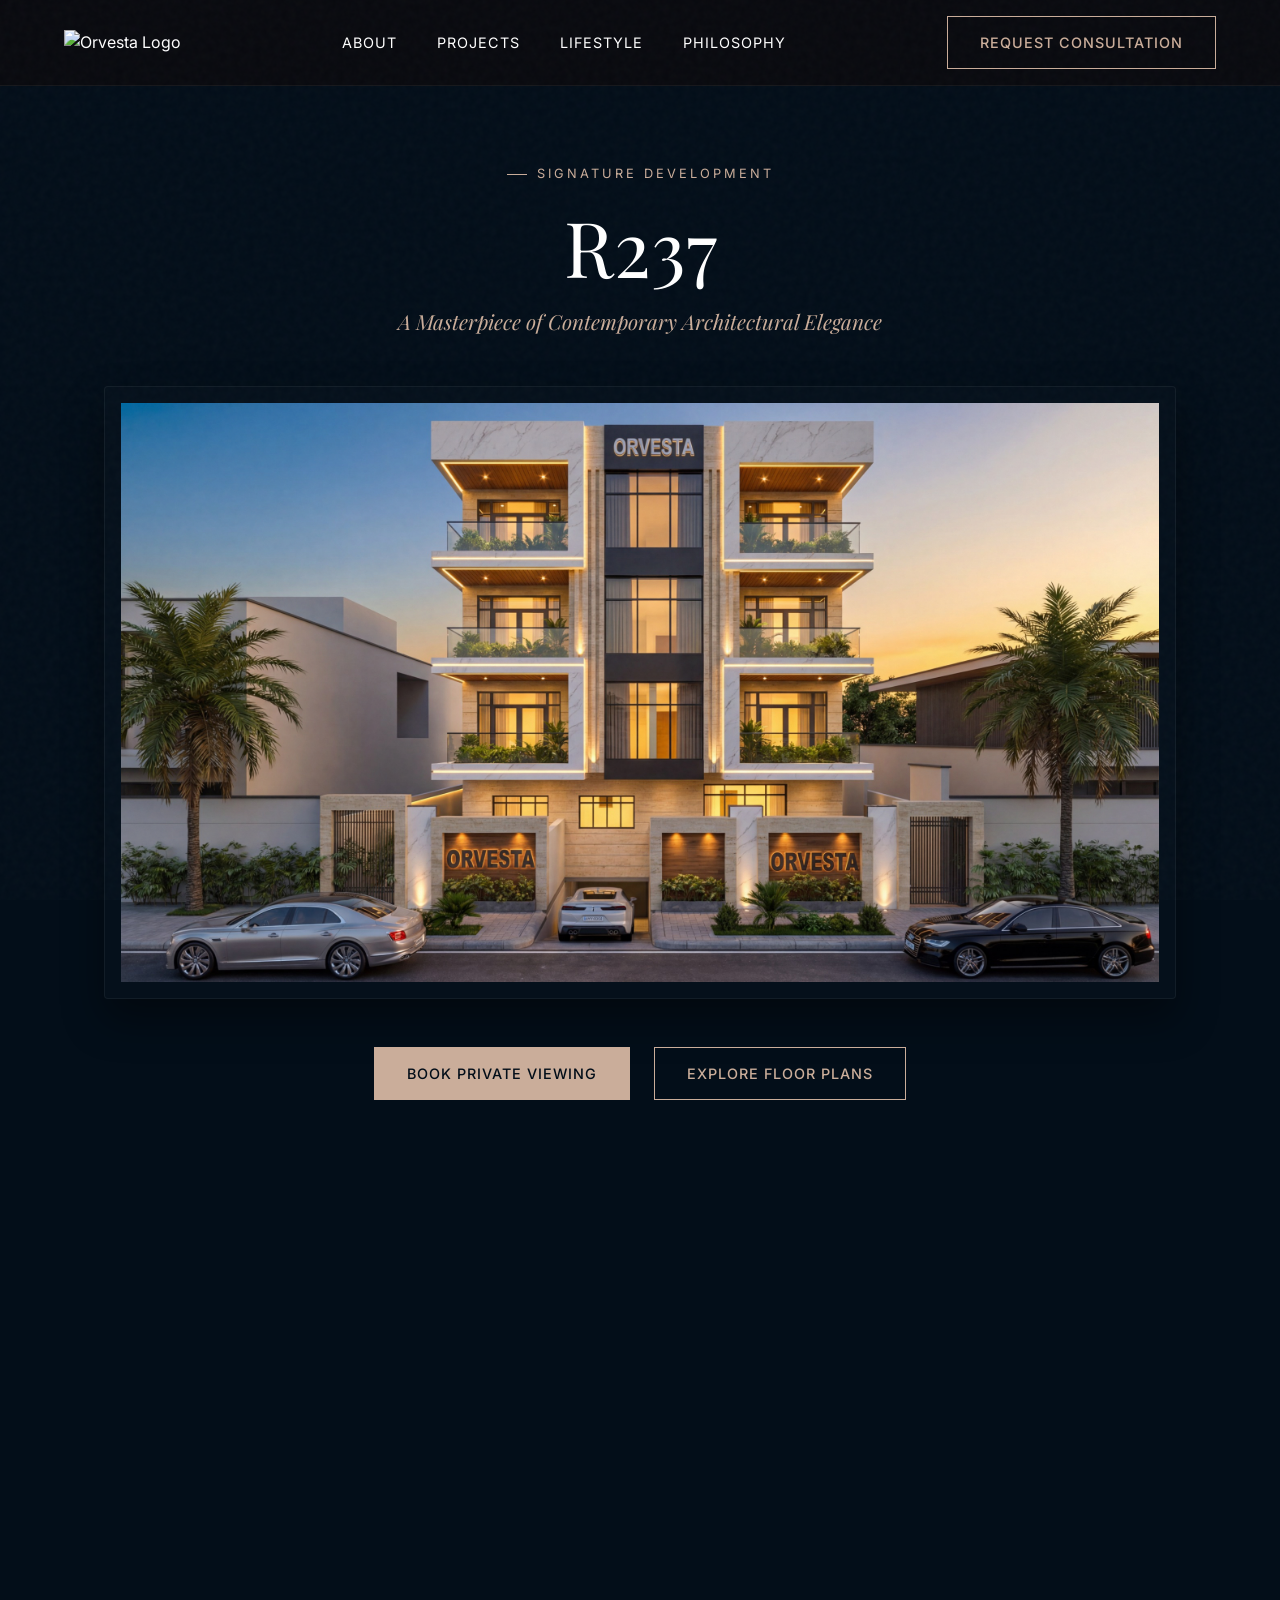
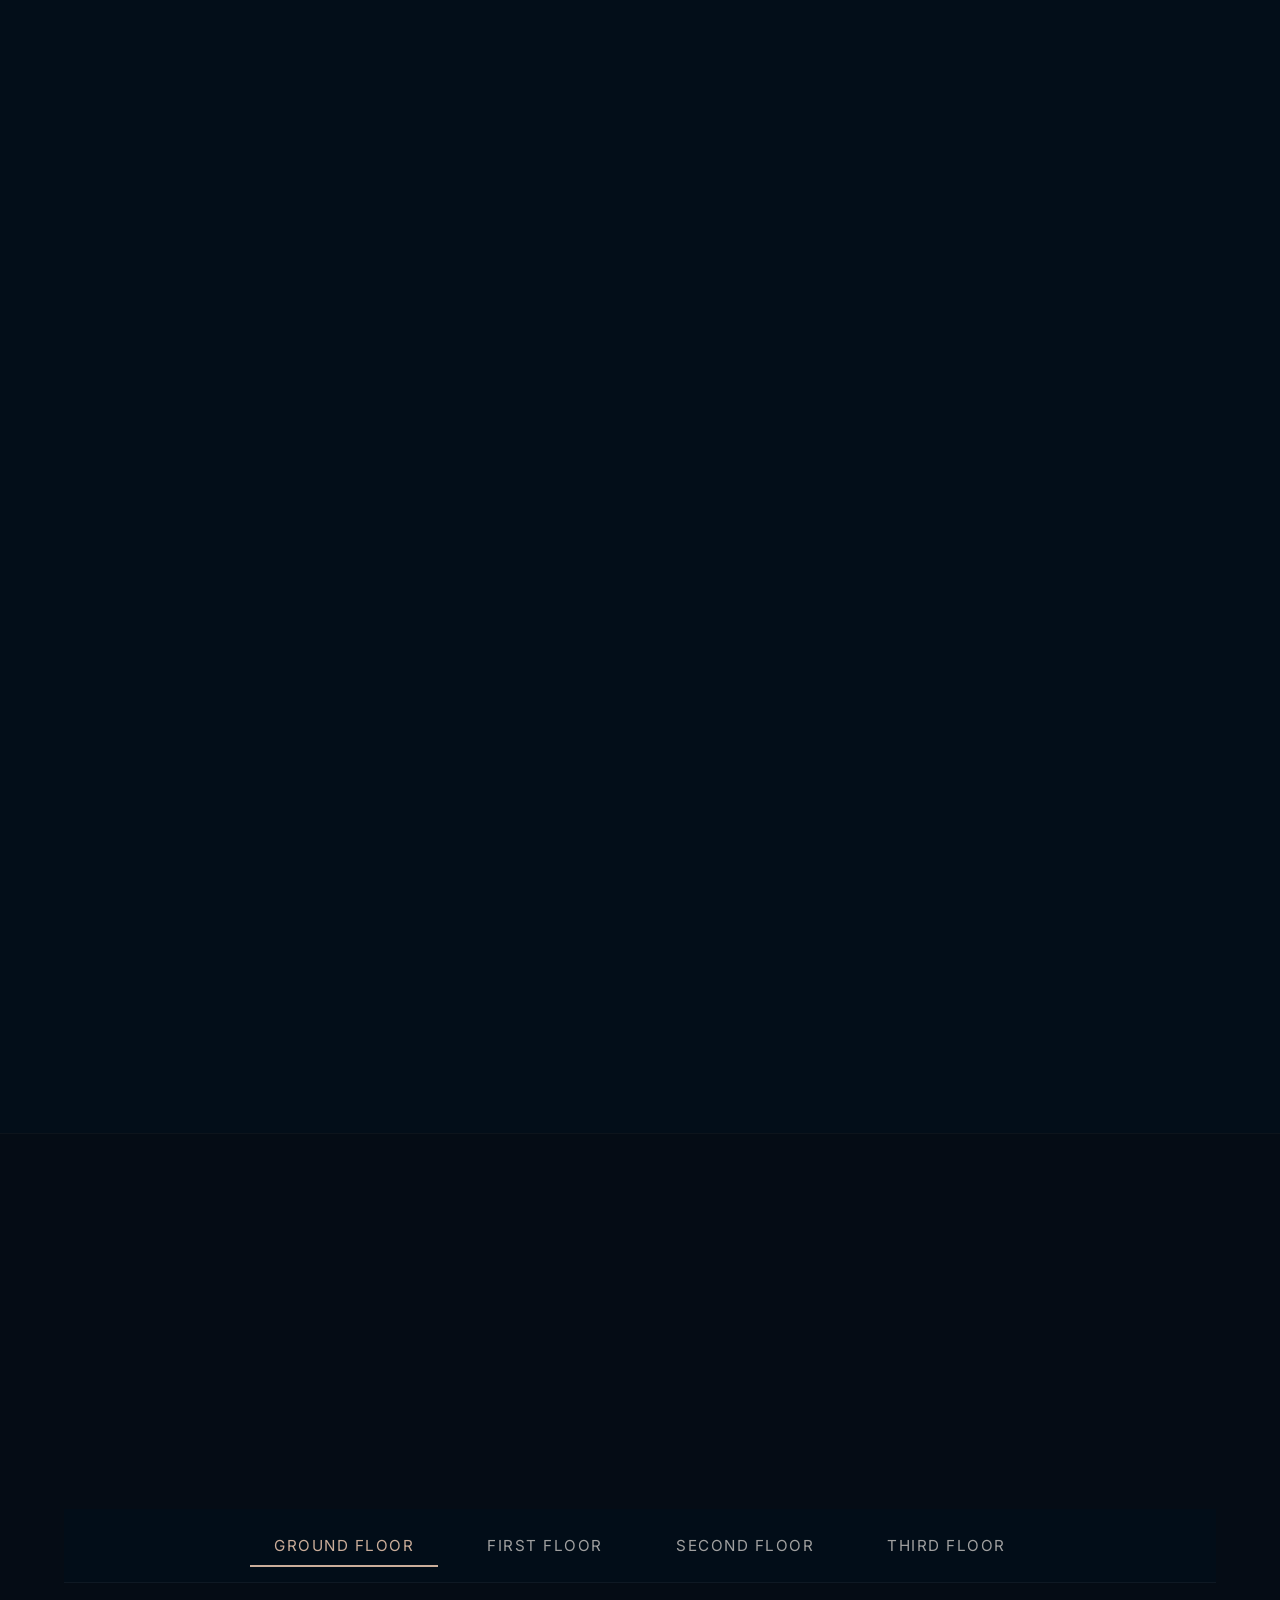
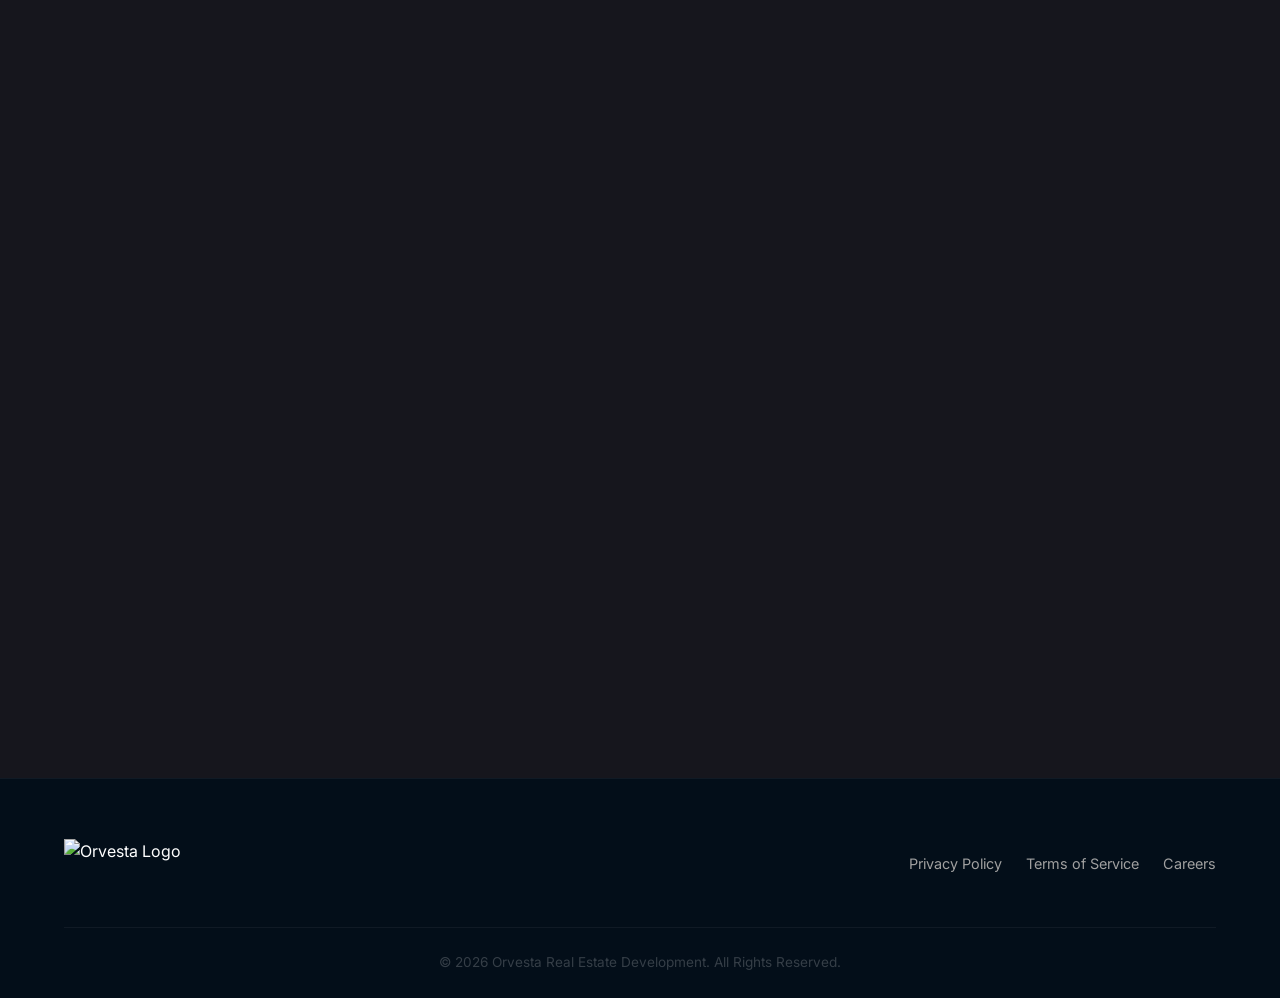
==== commit 57c35c2e: "Integrate Google Analytics tracking Added Google Analytics tracking script to index.html" ====
--- a/Project/R237/index.html
+++ b/Project/R237/index.html
@@ -29,6 +29,15 @@
     <!-- Styles -->
     <link rel="stylesheet" href="../../style.css" />
     <link rel="stylesheet" href="./project-details.css" />
+    <!-- Google tag (gtag.js) -->
+<script async src="https://www.googletagmanager.com/gtag/js?id=G-46CJRGF8E3"></script>
+<script>
+  window.dataLayer = window.dataLayer || [];
+  function gtag(){dataLayer.push(arguments);}
+  gtag('js', new Date());
+
+  gtag('config', 'G-46CJRGF8E3');
+</script>
   </head>
   <body>
     <!-- Ambient Noise Overlay -->
